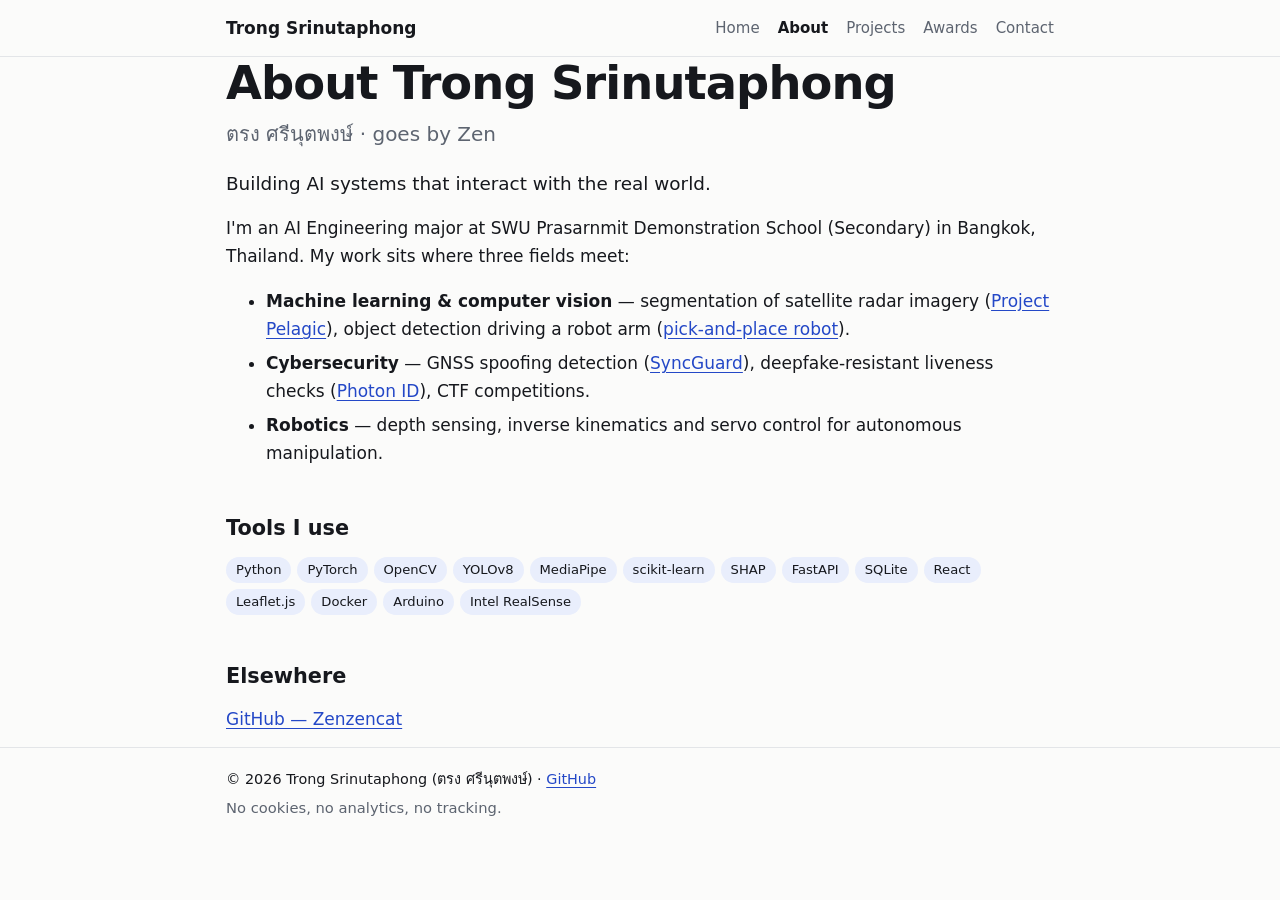
==== about/index.html @ 1305c26b "Initial portfolio site Static HTML/CSS portfolio for Trong Srinutaphong (Zen): home, about, projects" ====
<!doctype html>
<html lang="en">
<head>
<meta charset="utf-8">
<meta name="viewport" content="width=device-width, initial-scale=1">
<title>About — Trong Srinutaphong (Zen)</title>
<meta name="description" content="About Trong Srinutaphong (ตรง ศรีนุตพงษ์), an AI Engineering student in Bangkok working on ML, computer vision, cybersecurity and robotics.">
<meta name="author" content="Trong Srinutaphong">
<link rel="canonical" href="https://trongsrinutaphong.vercel.app/about/">
<meta property="og:type" content="website">
<meta property="og:site_name" content="Trong Srinutaphong">
<meta property="og:title" content="About — Trong Srinutaphong (Zen)">
<meta property="og:description" content="About Trong Srinutaphong (ตรง ศรีนุตพงษ์), an AI Engineering student in Bangkok working on ML, computer vision, cybersecurity and robotics.">
<meta property="og:url" content="https://trongsrinutaphong.vercel.app/about/">
<meta property="og:image" content="https://trongsrinutaphong.vercel.app/og.png">
<meta property="og:image:width" content="1200">
<meta property="og:image:height" content="630">
<meta property="og:image:alt" content="Trong Srinutaphong (ตรง ศรีนุตพงษ์) — ML, computer vision, cybersecurity and robotics">
<meta name="twitter:card" content="summary_large_image">
<meta name="twitter:title" content="About — Trong Srinutaphong (Zen)">
<meta name="twitter:description" content="About Trong Srinutaphong (ตรง ศรีนุตพงษ์), an AI Engineering student in Bangkok working on ML, computer vision, cybersecurity and robotics.">
<meta name="twitter:image" content="https://trongsrinutaphong.vercel.app/og.png">
<link rel="icon" href="/favicon.svg" type="image/svg+xml">
<link rel="stylesheet" href="/styles.css">
<script type="application/ld+json">
{
 "@context": "https://schema.org",
 "@graph": [
  {
   "@type": "Person",
   "@id": "https://trongsrinutaphong.vercel.app/#person",
   "name": "Trong Srinutaphong",
   "alternateName": [
    "ตรง ศรีนุตพงษ์",
    "Zen"
   ],
   "givenName": "Trong",
   "familyName": "Srinutaphong",
   "url": "https://trongsrinutaphong.vercel.app/",
   "image": "https://trongsrinutaphong.vercel.app/og.png",
   "description": "Student developer in Bangkok working on machine learning, computer vision, cybersecurity and robotics.",
   "knowsAbout": [
    "Machine learning",
    "Computer vision",
    "Cybersecurity",
    "Robotics"
   ],
   "sameAs": [
    "https://github.com/Zenzencat"
   ]
  },
  {
   "@type": "AboutPage",
   "url": "https://trongsrinutaphong.vercel.app/about/",
   "mainEntity": {
    "@id": "https://trongsrinutaphong.vercel.app/#person"
   }
  }
 ]
}
</script>
</head>
<body>
<header class="site-header"><div class="wrap">
<a class="brand" href="/">Trong Srinutaphong</a>
<nav aria-label="Main"><a href="/">Home</a><a href="/about/" aria-current="page">About</a><a href="/projects/">Projects</a><a href="/awards/">Awards</a><a href="/contact/">Contact</a></nav>
</div></header>
<main class="wrap">
<h1>About Trong Srinutaphong</h1>
<p class="names"><span lang="th">ตรง ศรีนุตพงษ์</span> · goes by Zen</p>
<p class="lead">Building AI systems that interact with the real world.</p>
<!-- TODO(Zen): replace or extend this intro with your own text. -->
<p>I'm an AI Engineering major at SWU Prasarnmit Demonstration School (Secondary) in Bangkok, Thailand. My work sits where three fields meet:</p>
<ul class="focus">
<li><strong>Machine learning &amp; computer vision</strong> — segmentation of satellite radar imagery (<a href="/projects/pelagic/">Project Pelagic</a>), object detection driving a robot arm (<a href="/projects/pick-and-place-robot/">pick-and-place robot</a>).</li>
<li><strong>Cybersecurity</strong> — GNSS spoofing detection (<a href="/projects/syncguard/">SyncGuard</a>), deepfake-resistant liveness checks (<a href="/projects/photon-id/">Photon ID</a>), CTF competitions.</li>
<li><strong>Robotics</strong> — depth sensing, inverse kinematics and servo control for autonomous manipulation.</li>
</ul>
<h2>Tools I use</h2>
<ul class="tags"><li>Python</li><li>PyTorch</li><li>OpenCV</li><li>YOLOv8</li><li>MediaPipe</li><li>scikit-learn</li><li>SHAP</li><li>FastAPI</li><li>SQLite</li><li>React</li><li>Leaflet.js</li><li>Docker</li><li>Arduino</li><li>Intel RealSense</li></ul>
<h2>Elsewhere</h2>
<p><a href="https://github.com/Zenzencat" rel="me">GitHub — Zenzencat</a></p>
</main>
<footer class="site-footer"><div class="wrap">
<p>© 2026 Trong Srinutaphong (<span lang="th">ตรง ศรีนุตพงษ์</span>) · <a href="https://github.com/Zenzencat" rel="me">GitHub</a></p>
<p class="muted">No cookies, no analytics, no tracking.</p>
</div></footer>
</body>
</html>
---- styles.css ----
:root {
  --bg: #fbfbfa;
  --fg: #16181d;
  --muted: #5d6470;
  --line: #e3e5e8;
  --card: #ffffff;
  --accent: #2448c7;
  --accent-soft: #e9eefc;
  --font: system-ui, -apple-system, "Segoe UI", "Leelawadee UI", "Noto Sans Thai", "Sukhumvit Set", Roboto, sans-serif;
}
@media (prefers-color-scheme: dark) {
  :root {
    --bg: #111317;
    --fg: #e8eaed;
    --muted: #9aa1ac;
    --line: #2a2e35;
    --card: #181b21;
    --accent: #8fa8ff;
    --accent-soft: #1e2640;
  }
}
* { box-sizing: border-box; }
html { -webkit-text-size-adjust: 100%; }
body {
  margin: 0;
  background: var(--bg);
  color: var(--fg);
  font: 17px/1.65 var(--font);
}
.wrap { max-width: 860px; margin: 0 auto; padding: 0 16px; }
a { color: var(--accent); text-underline-offset: 3px; }
a:hover { text-decoration-thickness: 2px; }

.site-header { border-bottom: 1px solid var(--line); }
.site-header .wrap { display: flex; flex-wrap: wrap; gap: 8px 24px; align-items: center; justify-content: space-between; padding-top: 14px; padding-bottom: 14px; }
.brand { font-weight: 700; color: var(--fg); text-decoration: none; }
.site-header nav { display: flex; flex-wrap: wrap; gap: 4px 18px; font-size: 15px; }
.site-header nav a { color: var(--muted); text-decoration: none; }
.site-header nav a[aria-current] { color: var(--fg); font-weight: 600; }

main { padding-top: 40px; padding-bottom: 56px; }
h1 { font-size: clamp(2rem, 6vw, 2.9rem); line-height: 1.15; margin: 0 0 8px; letter-spacing: -0.02em; }
h2 { font-size: 1.3rem; margin: 44px 0 12px; }
h3 { font-size: 1.1rem; margin: 4px 0 6px; }
p { margin: 0 0 14px; }
.lead { font-size: 1.15rem; color: var(--fg); }
.names { font-size: 1.25rem; color: var(--muted); margin-bottom: 18px; }
.muted, .note { color: var(--muted); font-size: 0.92rem; }
.note { font-weight: 400; }
.kicker { color: var(--muted); font-size: 0.85rem; text-transform: uppercase; letter-spacing: 0.04em; margin-bottom: 4px; }
.credit { border-left: 3px solid var(--accent); padding-left: 12px; }
.crumbs { font-size: 0.9rem; color: var(--muted); margin-bottom: 20px; }

.hero { padding: 12px 0 8px; }
.cta { display: flex; flex-wrap: wrap; gap: 10px; margin-top: 22px; }
.btn { display: inline-block; padding: 9px 18px; border-radius: 8px; background: var(--accent); color: var(--bg); font-weight: 600; text-decoration: none; }
.btn.ghost { background: transparent; color: var(--accent); border: 1px solid var(--line); }

.grid { display: grid; grid-template-columns: repeat(auto-fill, minmax(240px, 1fr)); gap: 16px; }
.card { background: var(--card); border: 1px solid var(--line); border-radius: 12px; padding: 18px; }
.card h3 a { color: var(--fg); text-decoration: none; }
.card h3 a::after { content: " →"; color: var(--accent); }
.card p { font-size: 0.95rem; }

.tags { list-style: none; padding: 0; margin: 10px 0 16px; display: flex; flex-wrap: wrap; gap: 6px; }
.tags li { background: var(--accent-soft); color: var(--fg); border-radius: 999px; padding: 2px 10px; font-size: 0.82rem; }

.awards { list-style: none; padding: 0; margin: 0; }
.award { border-top: 1px solid var(--line); padding: 14px 0 4px; }
.award p { margin: 0 0 4px; }
.award-name { font-weight: 650; }
.award-event { color: var(--fg); }
.focus li, ol li { margin-bottom: 6px; }
.contact { font-size: 1.1rem; }

.site-footer { border-top: 1px solid var(--line); padding: 20px 0; font-size: 0.9rem; }
.site-footer p { margin: 0 0 4px; }
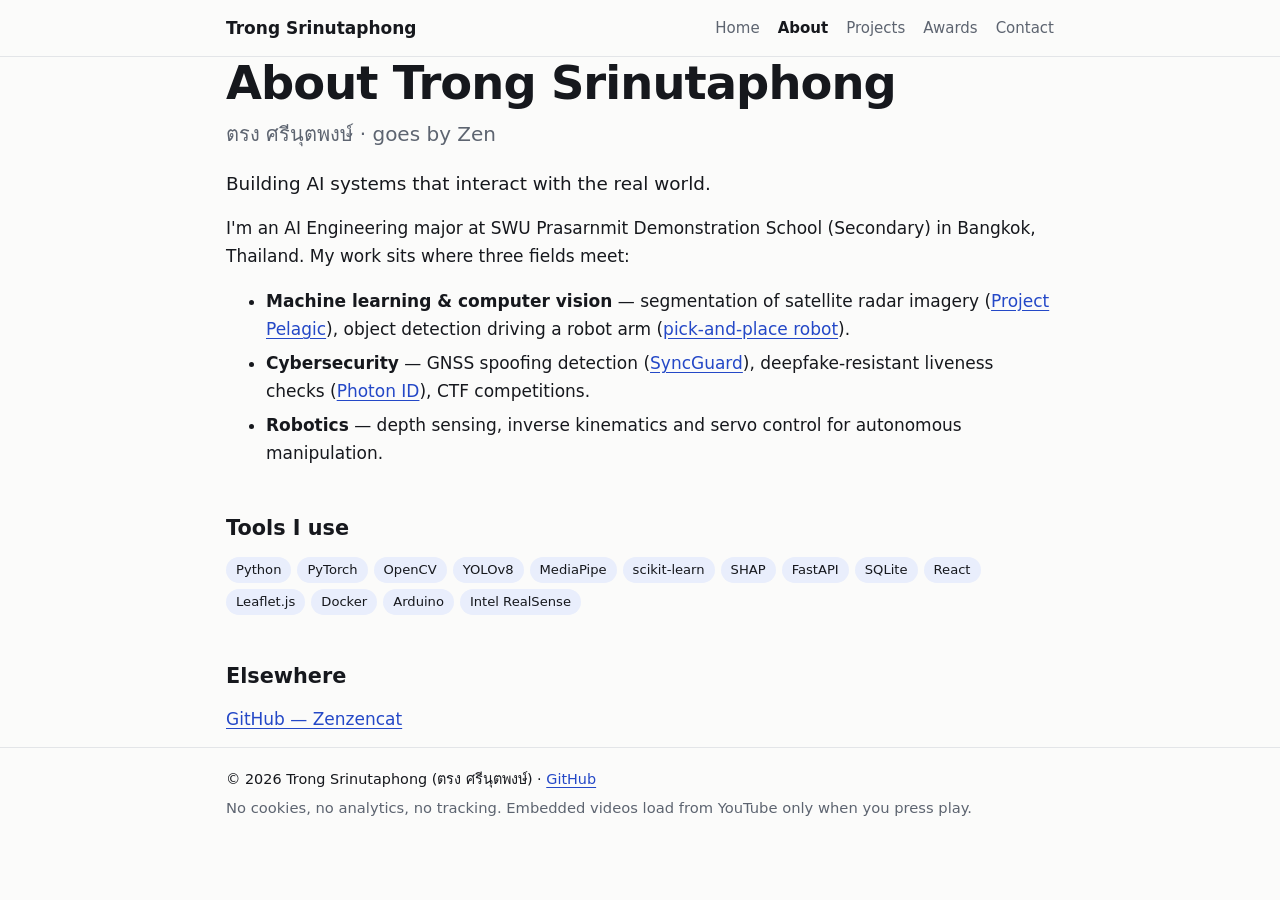
==== commit 60774a4b: "Add Arrival Guard page and click-to-load video embeds Co-Authored-By: Claude Opus 5.5 <noreply@anthr" ====
--- a/about/index.html
+++ b/about/index.html
@@ -83,7 +83,7 @@
 </main>
 <footer class="site-footer"><div class="wrap">
 <p>© 2026 Trong Srinutaphong (<span lang="th">ตรง ศรีนุตพงษ์</span>) · <a href="https://github.com/Zenzencat" rel="me">GitHub</a></p>
-<p class="muted">No cookies, no analytics, no tracking.</p>
+<p class="muted">No cookies, no analytics, no tracking. Embedded videos load from YouTube only when you press play.</p>
 </div></footer>
 </body>
 </html>
--- a/styles.css
+++ b/styles.css
@@ -75,3 +75,6 @@
 
 .site-footer { border-top: 1px solid var(--line); padding: 20px 0; font-size: 0.9rem; }
 .site-footer p { margin: 0 0 4px; }
+
+.video { position: relative; aspect-ratio: 16 / 9; border-radius: 12px; overflow: hidden; background: #16181d; margin-bottom: 8px; }
+.video iframe { position: absolute; inset: 0; width: 100%; height: 100%; border: 0; }
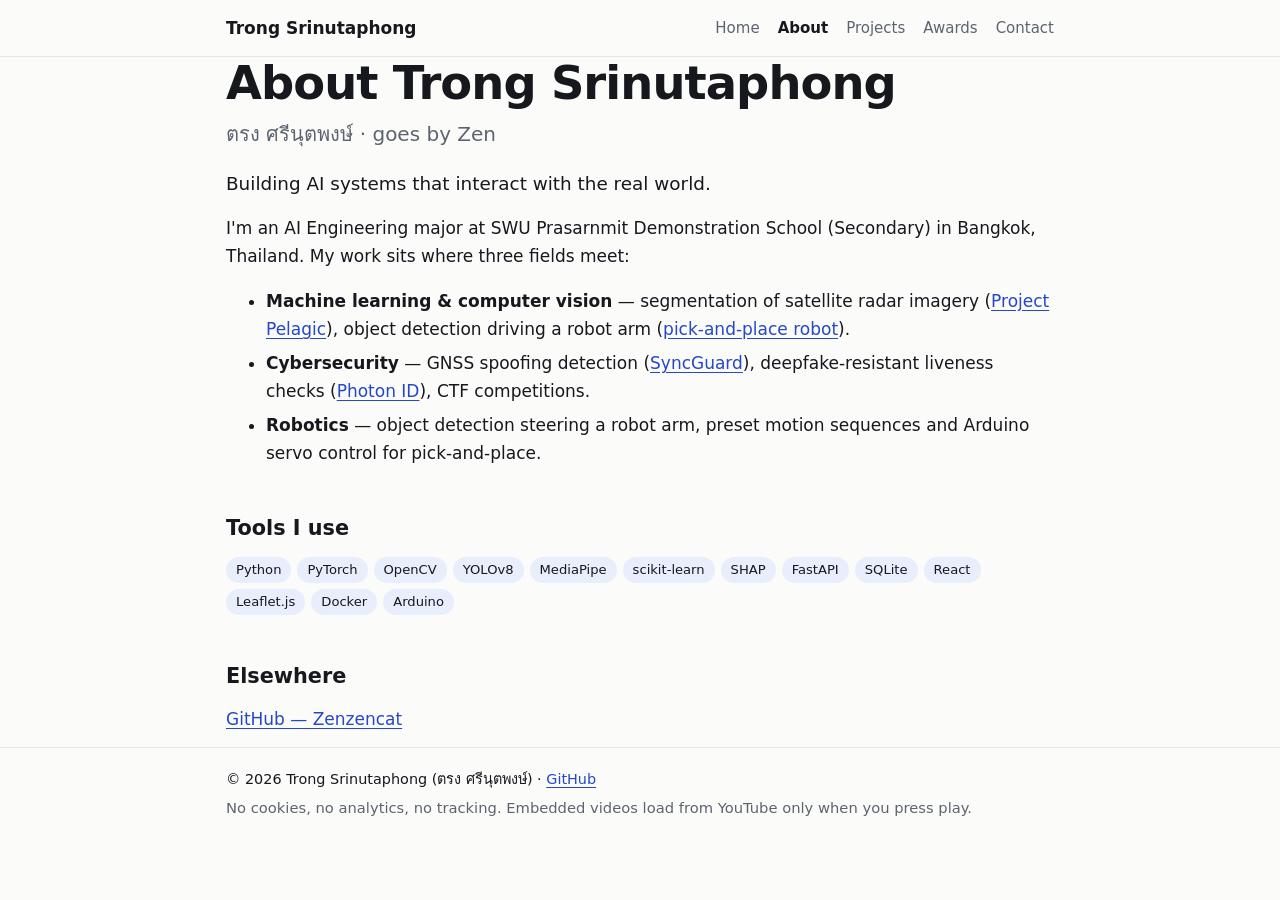
==== commit 38449bd2: "Match the portfolio: Innovedex robot as built, Pelagic wording - Pick-and-place robot: camera + YOLO" ====
--- a/about/index.html
+++ b/about/index.html
@@ -74,10 +74,10 @@
 <ul class="focus">
 <li><strong>Machine learning &amp; computer vision</strong> — segmentation of satellite radar imagery (<a href="/projects/pelagic/">Project Pelagic</a>), object detection driving a robot arm (<a href="/projects/pick-and-place-robot/">pick-and-place robot</a>).</li>
 <li><strong>Cybersecurity</strong> — GNSS spoofing detection (<a href="/projects/syncguard/">SyncGuard</a>), deepfake-resistant liveness checks (<a href="/projects/photon-id/">Photon ID</a>), CTF competitions.</li>
-<li><strong>Robotics</strong> — depth sensing, inverse kinematics and servo control for autonomous manipulation.</li>
+<li><strong>Robotics</strong> — object detection steering a robot arm, preset motion sequences and Arduino servo control for pick-and-place.</li>
 </ul>
 <h2>Tools I use</h2>
-<ul class="tags"><li>Python</li><li>PyTorch</li><li>OpenCV</li><li>YOLOv8</li><li>MediaPipe</li><li>scikit-learn</li><li>SHAP</li><li>FastAPI</li><li>SQLite</li><li>React</li><li>Leaflet.js</li><li>Docker</li><li>Arduino</li><li>Intel RealSense</li></ul>
+<ul class="tags"><li>Python</li><li>PyTorch</li><li>OpenCV</li><li>YOLOv8</li><li>MediaPipe</li><li>scikit-learn</li><li>SHAP</li><li>FastAPI</li><li>SQLite</li><li>React</li><li>Leaflet.js</li><li>Docker</li><li>Arduino</li></ul>
 <h2>Elsewhere</h2>
 <p><a href="https://github.com/Zenzencat" rel="me">GitHub — Zenzencat</a></p>
 </main>
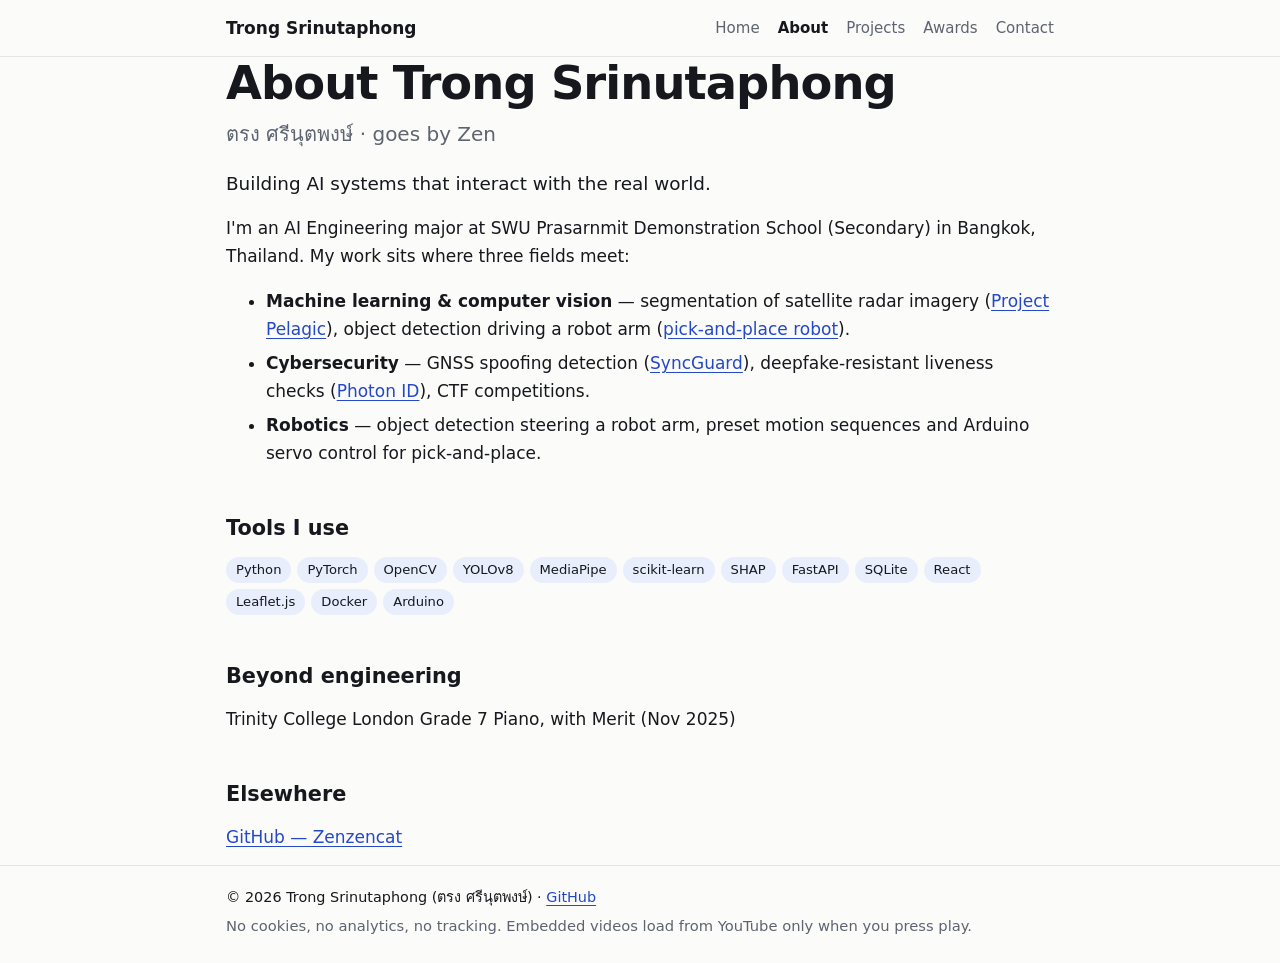
==== commit 0878ea18: "Add GeoAI Explorer, AGAIF top 17, Trinity, YouTube; update roles - Awards: AGAIF "Finalist (Top 17 t" ====
--- a/about/index.html
+++ b/about/index.html
@@ -46,7 +46,8 @@
     "Robotics"
    ],
    "sameAs": [
-    "https://github.com/Zenzencat"
+    "https://github.com/Zenzencat",
+    "https://www.youtube.com/@ZenTrongSrinutaphong"
    ]
   },
   {
@@ -78,6 +79,8 @@
 </ul>
 <h2>Tools I use</h2>
 <ul class="tags"><li>Python</li><li>PyTorch</li><li>OpenCV</li><li>YOLOv8</li><li>MediaPipe</li><li>scikit-learn</li><li>SHAP</li><li>FastAPI</li><li>SQLite</li><li>React</li><li>Leaflet.js</li><li>Docker</li><li>Arduino</li></ul>
+<h2>Beyond engineering</h2>
+<p>Trinity College London Grade 7 Piano, with Merit (Nov 2025)</p>
 <h2>Elsewhere</h2>
 <p><a href="https://github.com/Zenzencat" rel="me">GitHub — Zenzencat</a></p>
 </main>
